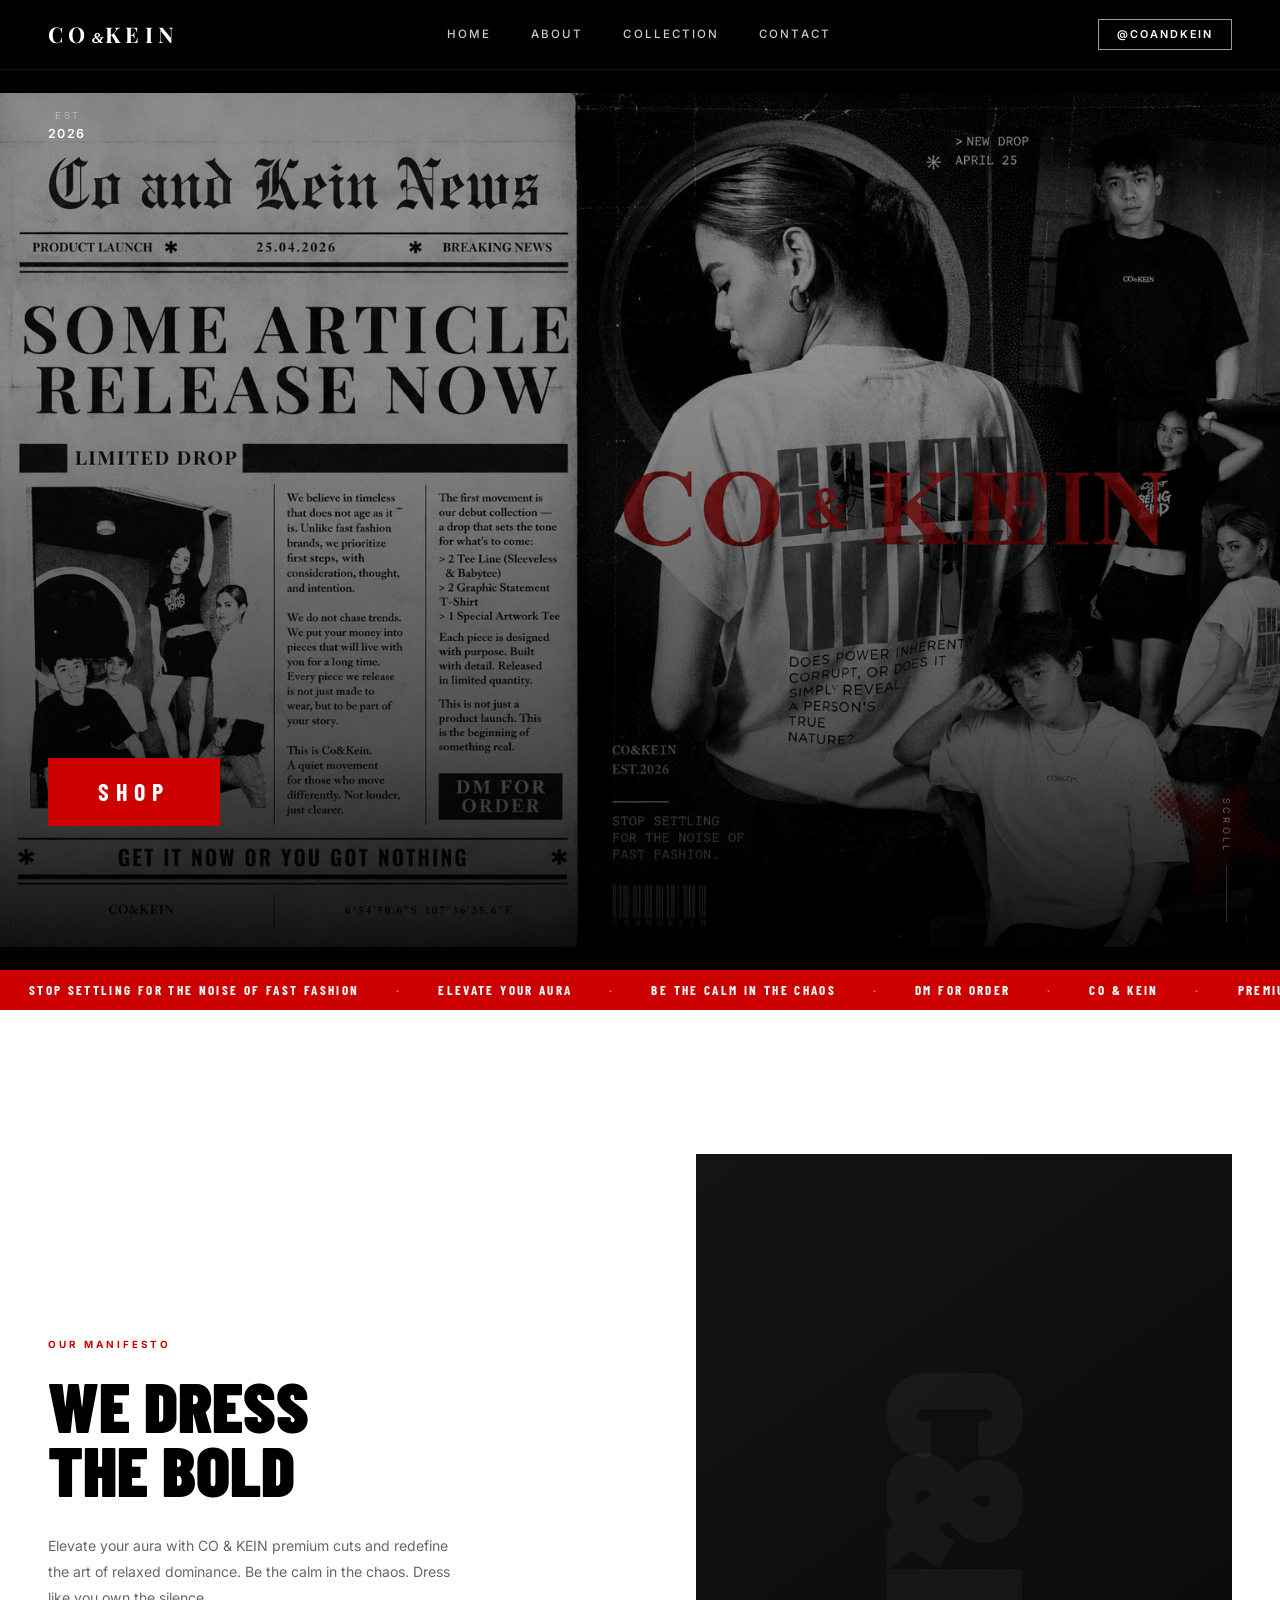
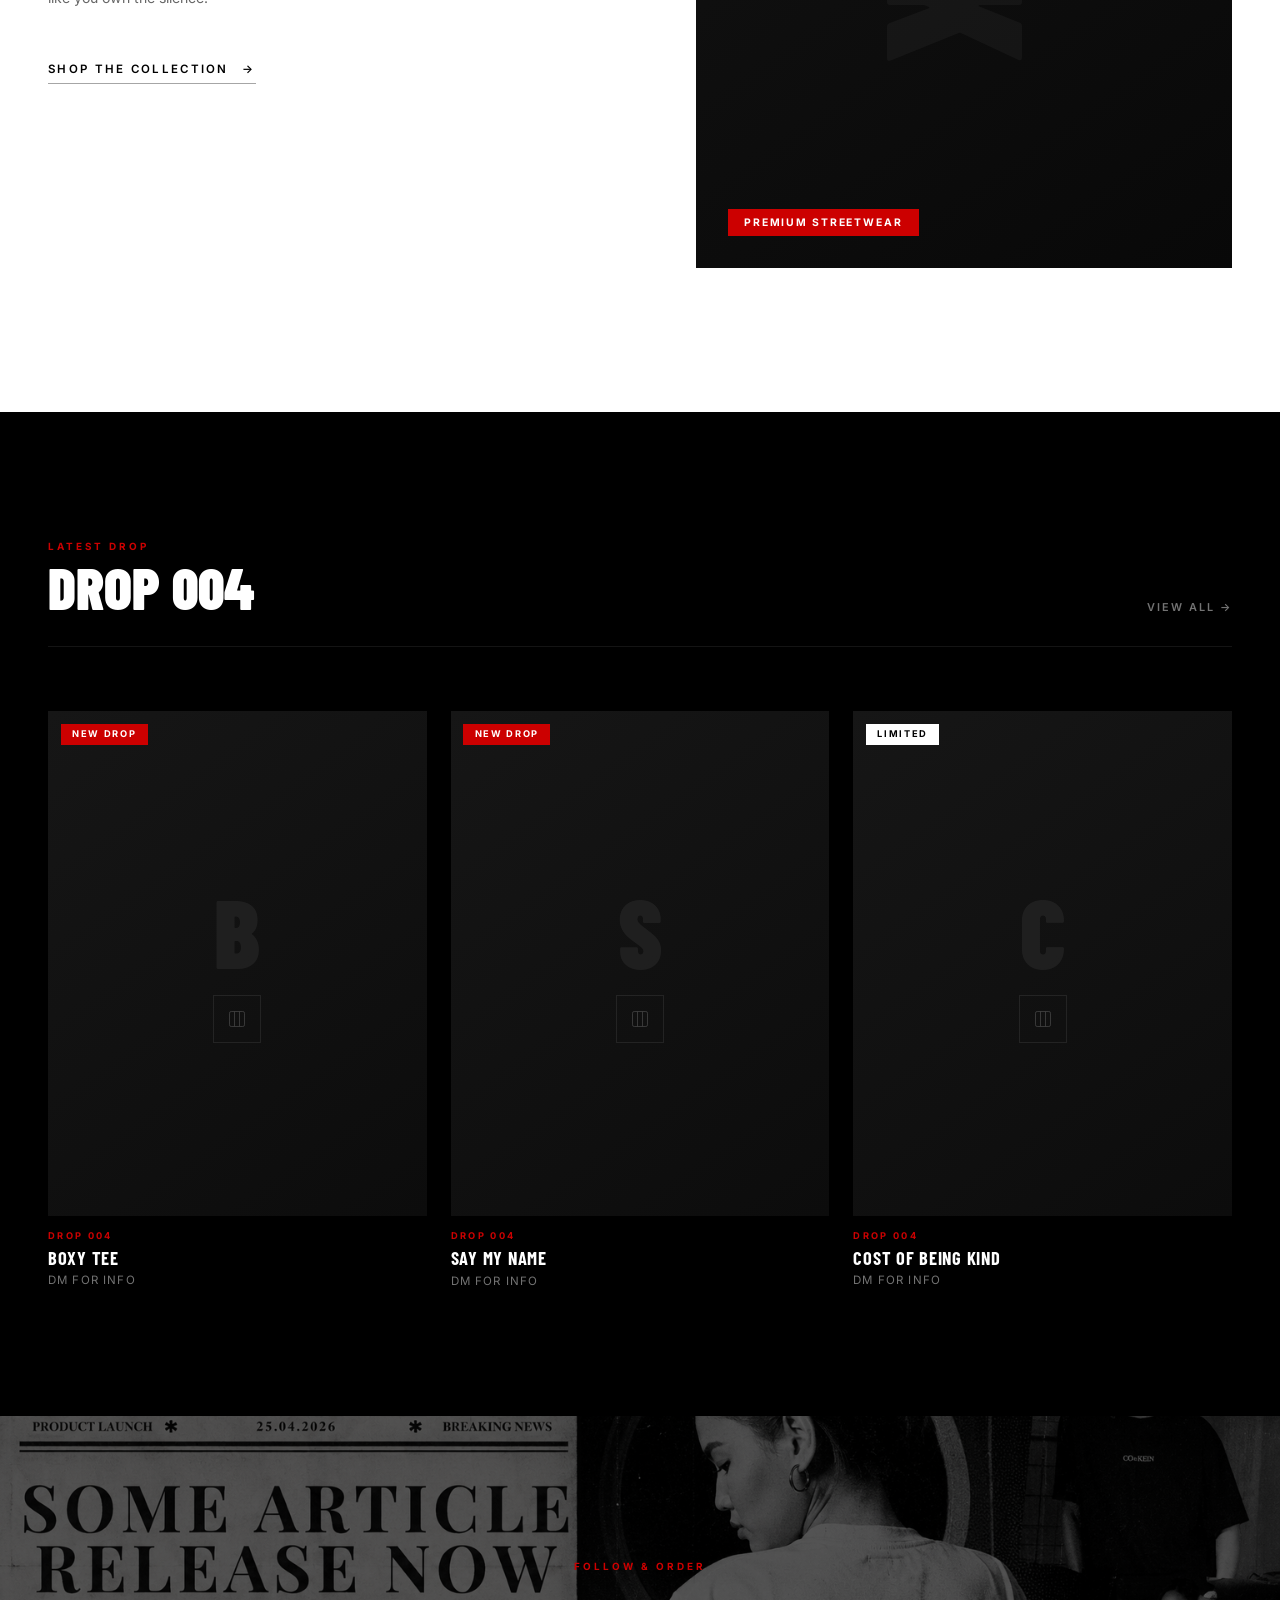
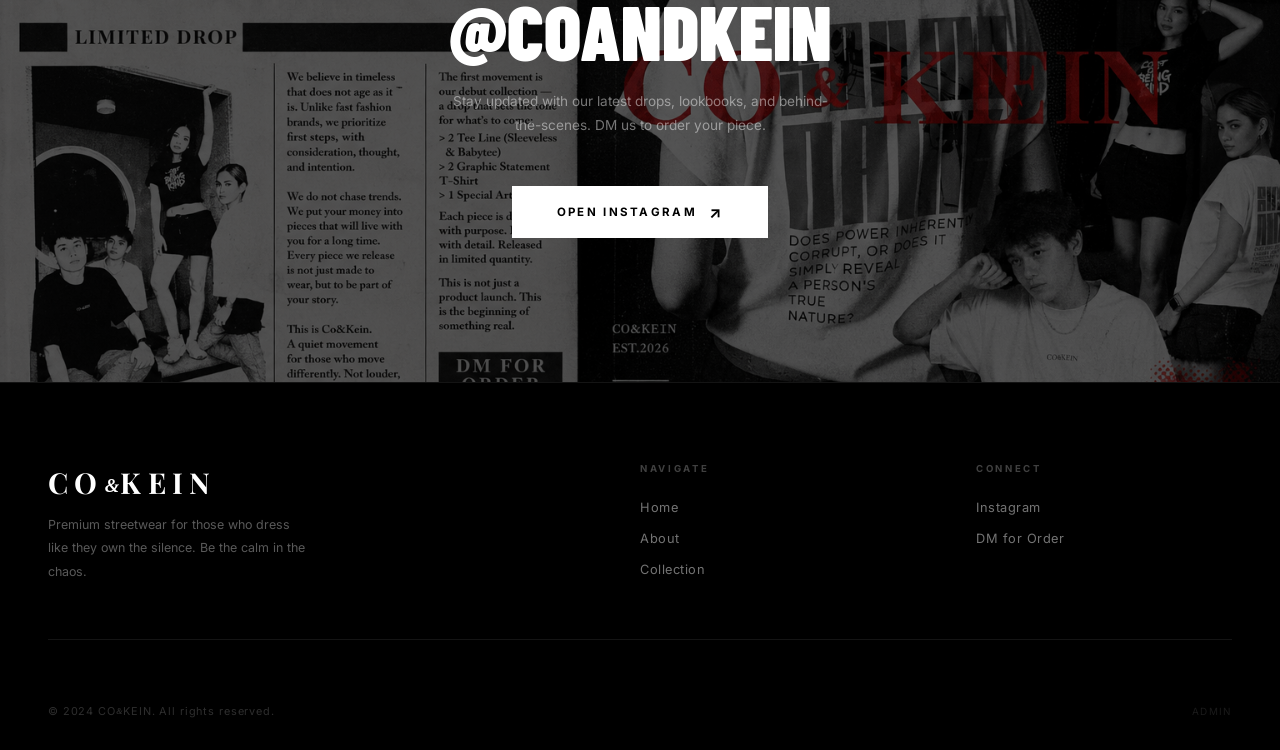
==== index.html @ 52189b7c "first commit" ====
<!doctype html>
<html lang="id">
  <head>
    <meta charset="UTF-8" />
    <meta name="viewport" content="width=device-width, initial-scale=1.0" />
    <title>CO&KEIN</title>
    <meta
      name="description"
      content="Stop settling for the noise of fast fashion. Elevate your aura with CO & KEIN premium cuts."
    />
    <link rel="preconnect" href="https://fonts.googleapis.com" />
    <link rel="preconnect" href="https://fonts.gstatic.com" crossorigin />
    <link
      href="https://fonts.googleapis.com/css2?family=Barlow+Condensed:wght@300;400;500;600;700;800;900&family=Playfair+Display:ital,wght@0,400;0,700;0,900;1,400&family=Inter:wght@300;400;500;600;700;800&family=EB+Garamond:ital,wght@1,400;1,500&display=swap"
      rel="stylesheet"
    />
    <link rel="stylesheet" href="css/global.css" />
    <link rel="stylesheet" href="css/layout.css" />
    <link rel="stylesheet" href="css/components.css" />
    <link rel="stylesheet" href="css/animations.css" />
    <link rel="stylesheet" href="css/responsive.css" />
  </head>
  <body>
    <!-- ━━ NAVBAR ━━━━━━━━━━━━━━━━━━━━━━━━━━ -->
    <nav id="navbar">
      <a href="#home" class="nav-logo"
        >CO<span class="brand-amp">&amp;</span>KEIN</a
      >
      <div class="nav-links">
        <a href="#home">Home</a>
        <a href="#about">About</a>
        <a href="#collection">Collection</a>
        <a href="#contact">Contact</a>
      </div>
      <a
        href="https://www.instagram.com/coandkein/"
        target="_blank"
        class="nav-ig"
        >@coandkein</a
      >
      <button class="hamburger" id="hamburger" aria-label="Toggle menu">
        <span></span><span></span><span></span>
      </button>
    </nav>

    <!-- ━━ MOBILE MENU ━━━━━━━━━━━━━━━━━━━━━ -->
    <div id="mobileMenu">
      <a href="#home" onclick="closeMenu()">Home</a>
      <a href="#about" onclick="closeMenu()">About</a>
      <a href="#collection" onclick="closeMenu()">Collection</a>
      <a href="#contact" onclick="closeMenu()">Contact</a>
      <a href="https://www.instagram.com/coandkein/" target="_blank"
        >Instagram</a
      >
    </div>

    <!-- ━━ HERO ━━━━━━━━━━━━━━━━━━━━━━━━━━━━ -->
    <section id="home">
      <div class="hero-bg">
        <div class="hero-logo-wrap" id="heroLogoWrap">
          <img src="HERO.png" alt="CO &amp; KEIN" class="hero-logo-svg" />
        </div>
        <div class="hero-grain"></div>
        <div class="hero-grad"></div>
      </div>

      <div class="hero-content">
        <div class="hero-meta">
          <div class="hero-meta-item" style="text-align: right">
            <span class="hero-meta-label">Est.</span>
            <span class="hero-meta-value" id="heroEst">2026</span>
          </div>
        </div>
        <div class="hero-bottom">
          <a href="#collection" class="hero-shop-btn">SHOP</a>
        </div>
      </div>

      <div class="hero-scroll">
        <span class="hero-scroll-text">Scroll</span>
        <div class="scroll-bar"></div>
      </div>
    </section>

    <!-- ━━ TICKER ━━━━━━━━━━━━━━━━━━━━━━━━━━ -->
    <div class="ticker">
      <div class="ticker-track" id="tickerTrack">
        <!-- injected by JS -->
      </div>
    </div>

    <!-- ━━ ABOUT ━━━━━━━━━━━━━━━━━━━━━━━━━━━ -->
    <section id="about">
      <div>
        <p class="about-label reveal">Our Manifesto</p>
        <h2 class="about-title reveal d1" id="aboutTitle">
          WE DRESS<br />THE BOLD
        </h2>
        <p class="about-body reveal d3" id="aboutBody">
          Elevate your aura with CO & KEIN premium cuts and redefine the art of
          relaxed dominance. Be the calm in the chaos. Dress like you own the
          silence.
        </p>
        <a
          href="https://www.instagram.com/coandkein/"
          target="_blank"
          class="about-cta reveal d4"
        >
          Shop the collection <span>→</span>
        </a>
      </div>
      <div class="about-visual reveal d2">
        <div class="about-visual-bg">
          <div class="about-bg-text">C&K</div>
        </div>
        <img id="aboutVisualImgEl" class="about-visual-photo" alt="">
        <div class="about-lines">
          <div class="about-line"></div>
          <div class="about-line"></div>
          <div class="about-line"></div>
        </div>
        <div class="about-visual-tag">Premium Streetwear</div>
      </div>
    </section>

    <!-- ━━ COLLECTION ━━━━━━━━━━━━━━━━━━━━━━ -->
    <section id="collection">
      <div class="sec-header reveal">
        <div>
          <p class="sec-label">Latest Drop</p>
          <h2 class="sec-title" id="dropTitle">DROP 004</h2>
        </div>
        <a
          href="https://www.instagram.com/coandkein/"
          target="_blank"
          class="sec-link"
          >View All →</a
        >
      </div>
      <div class="products-grid" id="productsGrid">
        <!-- injected by JS -->
      </div>
    </section>

    <!-- ━━ INSTAGRAM CTA ━━━━━━━━━━━━━━━━━━━ -->
    <section id="contact">
      <p class="cta-label reveal">Follow & Order</p>
      <h2 class="cta-title reveal d1">@COANDKEIN</h2>
      <p class="cta-body reveal d2">
        Stay updated with our latest drops, lookbooks, and behind-the-scenes. DM
        us to order your piece.
      </p>
      <a
        href="https://www.instagram.com/coandkein/"
        target="_blank"
        class="cta-btn reveal d3"
      >
        Open Instagram <span class="cta-arrow">↗</span>
      </a>
    </section>

    <!-- ━━ FOOTER ━━━━━━━━━━━━━━━━━━━━━━━━━━ -->
    <footer>
      <div class="footer-top">
        <div>
          <div class="footer-logo">
            CO<span class="brand-amp">&amp;</span>KEIN
          </div>
          <p class="footer-brand-text">
            Premium streetwear for those who dress like they own the silence. Be
            the calm in the chaos.
          </p>
        </div>
        <div class="footer-col">
          <h4>Navigate</h4>
          <ul>
            <li><a href="#home">Home</a></li>
            <li><a href="#about">About</a></li>
            <li><a href="#collection">Collection</a></li>
          </ul>
        </div>
        <div class="footer-col">
          <h4>Connect</h4>
          <ul>
            <li>
              <a href="https://www.instagram.com/coandkein/" target="_blank"
                >Instagram</a
              >
            </li>
            <li>
              <a href="https://www.instagram.com/coandkein/" target="_blank"
                >DM for Order</a
              >
            </li>
          </ul>
        </div>
      </div>
      <div class="footer-bottom">
        <p class="footer-copy">
          © 2024 CO<span
            class="brand-amp"
            style="font-size: 0.75em; vertical-align: 0.05em"
            >&amp;</span
          >KEIN. All rights reserved.
        </p>
        <a href="admin.html" class="footer-admin">Admin</a>
      </div>
    </footer>

    <script src="js/config.js"></script>
    <script src="js/storage.js"></script>
    <script src="js/renderer.js"></script>
    <script src="js/parallax.js"></script>
    <script src="js/animations.js"></script>
    <script src="js/mobile.js"></script>
    <script src="js/main.js"></script>
  </body>
</html>
---- css/global.css ----
/* ══════════════════════════════════════════════════════════════
   CO&KEIN — GLOBAL STYLES
   Reset, color palette, typography, scrollbar
   ══════════════════════════════════════════════════════════════ */

*,
*::before,
*::after {
  margin: 0;
  padding: 0;
  box-sizing: border-box;
}

:root {
  --black: #000000;
  --white: #ffffff;
  --red: #cc0000;
  --dark: #0a0a0a;
  --card: #111111;
  --muted: #888888;
  --border: rgba(255, 255, 255, 0.08);
  --f-cond: "Barlow Condensed", sans-serif;
  --f-serif: "Playfair Display", serif;
  --f-sans: "Inter", sans-serif;
}

html {
  scroll-behavior: smooth;
}

body {
  background: var(--black);
  color: var(--white);
  font-family: var(--f-sans);
  overflow-x: hidden;
}

::-webkit-scrollbar {
  width: 3px;
}
::-webkit-scrollbar-track {
  background: var(--black);
}
::-webkit-scrollbar-thumb {
  background: var(--red);
}
---- css/layout.css ----
/* ══════════════════════════════════════════════════════════════
   CO&KEIN — LAYOUT STYLES
   Navbar, hero, sections, footer, grid layouts
   ══════════════════════════════════════════════════════════════ */

/* ── NAVBAR ─────────────────────────── */
#navbar {
  position: sticky;
  top: 0;
  left: 0;
  right: 0;
  z-index: 900;
  display: flex;
  align-items: center;
  justify-content: space-between;
  padding: 1.2rem 3rem;
  background: var(--black);
  border-bottom: 1px solid var(--border);
  transition: transform 0.35s cubic-bezier(0.4, 0, 0.2, 1);
}
#navbar.nav-hidden {
  transform: translateY(-100%);
}
#navbar.scrolled {
  background: var(--black);
  padding: 1.2rem 3rem;
  border-bottom: 1px solid var(--border);
}
.nav-logo {
  font-family: var(--f-serif);
  font-size: 1.35rem;
  font-weight: 700;
  letter-spacing: 0.25em;
  color: var(--white);
  text-decoration: none;
}
.brand-amp {
  font-family: "Times New Roman", "Times", Georgia, serif;
  font-style: italic;
  font-weight: 700;
  font-size: 0.72em;
  vertical-align: 0.04em;
  letter-spacing: 0;
  margin: 0 0.06em;
}
.footer-logo .brand-amp {
  font-size: 0.65em;
  vertical-align: 0.06em;
}
.nav-links {
  display: flex;
  gap: 2.5rem;
}
.nav-links a {
  color: rgba(255, 255, 255, 0.8);
  text-decoration: none;
  font-size: 0.72rem;
  font-weight: 500;
  letter-spacing: 0.18em;
  text-transform: uppercase;
  position: relative;
  transition: color 0.3s;
}
.nav-links a::after {
  content: "";
  position: absolute;
  bottom: -3px;
  left: 0;
  width: 0;
  height: 1px;
  background: var(--white);
  transition: width 0.3s;
}
.nav-links a:hover {
  color: var(--white);
}
.nav-links a:hover::after {
  width: 100%;
}
.nav-ig {
  color: var(--white);
  text-decoration: none;
  font-size: 0.68rem;
  font-weight: 600;
  letter-spacing: 0.18em;
  text-transform: uppercase;
  border: 1px solid rgba(255, 255, 255, 0.6);
  padding: 0.45rem 1.1rem;
  transition: all 0.3s;
}
.nav-ig:hover {
  background: var(--white);
  color: var(--black);
}
.hamburger {
  display: none;
  flex-direction: column;
  gap: 5px;
  cursor: pointer;
  background: none;
  border: none;
  padding: 4px;
}
.hamburger span {
  display: block;
  width: 22px;
  height: 1px;
  background: var(--white);
  transition: all 0.35s;
}
.hamburger.open span:nth-child(1) {
  transform: translateY(6px) rotate(45deg);
}
.hamburger.open span:nth-child(2) {
  opacity: 0;
}
.hamburger.open span:nth-child(3) {
  transform: translateY(-6px) rotate(-45deg);
}

/* Mobile menu */
#mobileMenu {
  position: fixed;
  inset: 0;
  background: var(--black);
  z-index: 800;
  display: flex;
  flex-direction: column;
  align-items: center;
  justify-content: center;
  gap: 2rem;
  transform: translateX(100%);
  transition: transform 0.45s cubic-bezier(0.77, 0, 0.175, 1);
}
#mobileMenu.open {
  transform: translateX(0);
}
#mobileMenu a {
  color: var(--white);
  text-decoration: none;
  font-family: var(--f-cond);
  font-size: 3.5rem;
  font-weight: 800;
  letter-spacing: 0.06em;
  text-transform: uppercase;
  transition: color 0.3s;
}
#mobileMenu a:hover {
  color: var(--red);
}

/* ── HERO ────────────────────────────── */
#home {
  position: relative;
  height: 100vh;
  overflow: hidden;
  display: flex;
  align-items: center;
  justify-content: center;
}
.hero-bg {
  position: absolute;
  inset: 0;
  overflow: hidden;
}
.hero-logo-wrap {
  position: absolute;
  inset: -20% 0;
  will-change: transform;
  display: flex;
  align-items: center;
  justify-content: center;
  background: #000;
}
.hero-logo-svg {
  width: 100%;
  height: 100%;
  object-fit: contain;
  object-position: center center;
}
.hero-grain {
  position: absolute;
  inset: 0;
  pointer-events: none;
  z-index: 2;
  background: rgba(0, 0, 0, 0.35);
}
.hero-grad {
  position: absolute;
  bottom: 0;
  left: 0;
  right: 0;
  height: 65%;
  z-index: 3;
  background: linear-gradient(
    to top,
    rgba(0, 0, 0, 0.92) 0%,
    rgba(0, 0, 0, 0.4) 40%,
    transparent 100%
  );
}
.hero-content {
  position: relative;
  z-index: 10;
  width: 100%;
  height: 100%;
  display: flex;
  flex-direction: column;
  justify-content: space-between;
  padding: 2.5rem 3rem 3rem;
}
.hero-meta {
  display: flex;
  justify-content: space-between;
}
.hero-bottom {
  display: flex;
  align-items: flex-end;
  justify-content: space-between;
  margin-bottom: 6rem;
}
.hero-meta-item {
  display: flex;
  flex-direction: column;
  gap: 0.3rem;
}
.hero-meta-label {
  font-size: 0.6rem;
  letter-spacing: 0.25em;
  text-transform: uppercase;
  color: rgba(255, 255, 255, 0.4);
}
.hero-meta-value {
  font-size: 0.78rem;
  font-weight: 600;
  letter-spacing: 0.12em;
  text-transform: uppercase;
}
.hero-center {
  position: absolute;
  bottom: 5rem;
  left: 3rem;
  right: 3rem;
}
.hero-drop-label {
  display: inline-block;
  font-size: 0.62rem;
  font-weight: 700;
  letter-spacing: 0.3em;
  text-transform: uppercase;
  color: var(--red);
  border: 1px solid var(--red);
  padding: 0.3rem 0.9rem;
  margin-bottom: 1.2rem;
}
#heroLine1,
#heroLine2 {
  display: block;
  font-family: var(--f-cond);
  font-weight: 900;
  font-size: clamp(4rem, 10vw, 8.5rem);
  line-height: 0.88;
  letter-spacing: -0.01em;
  text-transform: uppercase;
  will-change: transform;
}
.hero-scroll {
  position: absolute;
  right: 3rem;
  bottom: 3rem;
  z-index: 10;
  display: flex;
  flex-direction: column;
  align-items: center;
  gap: 0.75rem;
}
.hero-scroll-text {
  font-size: 0.58rem;
  letter-spacing: 0.35em;
  text-transform: uppercase;
  color: rgba(255, 255, 255, 0.35);
  writing-mode: vertical-rl;
}
.scroll-bar {
  width: 1px;
  height: 56px;
  background: rgba(255, 255, 255, 0.15);
  position: relative;
  overflow: hidden;
}
.scroll-bar::after {
  content: "";
  position: absolute;
  top: -100%;
  left: 0;
  width: 100%;
  height: 100%;
  background: rgba(255, 255, 255, 0.6);
  animation: scrollbar 1.6s ease-in-out infinite;
}
@keyframes scrollbar {
  to {
    top: 100%;
  }
}

/* ── TICKER ──────────────────────────── */
.ticker {
  background: var(--red);
  overflow: hidden;
  padding: 0.75rem 0;
  position: relative;
  z-index: 20;
}
.ticker-track {
  display: flex;
  white-space: nowrap;
  animation: tickerMove 28s linear infinite;
  width: max-content;
}
.ticker-track span {
  font-family: var(--f-cond);
  font-size: 0.82rem;
  font-weight: 700;
  letter-spacing: 0.18em;
  text-transform: uppercase;
  padding: 0 1.8rem;
  color: var(--white);
  flex-shrink: 0;
}
.ticker-track .dot {
  color: rgba(255, 255, 255, 0.5);
  padding: 0 0.5rem;
}
@keyframes tickerMove {
  to {
    transform: translateX(-50%);
  }
}

/* ── ABOUT ───────────────────────────── */
#about {
  padding: 9rem 3rem;
  background: #ffffff;
  display: grid;
  grid-template-columns: 1fr 1fr;
  gap: 7rem;
  align-items: center;
}
.about-label {
  font-size: 0.62rem;
  font-weight: 700;
  letter-spacing: 0.3em;
  text-transform: uppercase;
  color: var(--red);
  margin-bottom: 1.5rem;
}
.about-title {
  font-family: var(--f-cond);
  font-size: clamp(2.8rem, 5.5vw, 5.5rem);
  font-weight: 900;
  text-transform: uppercase;
  line-height: 0.9;
  margin-bottom: 2rem;
  color: #000000;
}
.about-body {
  font-size: 0.88rem;
  line-height: 1.85;
  color: rgba(0, 0, 0, 0.6);
  margin-bottom: 1.2rem;
  max-width: 420px;
}
.about-body strong {
  color: #000000;
  font-weight: 600;
}
.about-cta {
  display: inline-flex;
  align-items: center;
  gap: 0.85rem;
  margin-top: 2rem;
  color: #000000;
  text-decoration: none;
  font-size: 0.72rem;
  font-weight: 600;
  letter-spacing: 0.2em;
  text-transform: uppercase;
  padding-bottom: 0.4rem;
  border-bottom: 1px solid rgba(0, 0, 0, 0.35);
  transition: all 0.3s;
}
.about-cta:hover {
  color: var(--red);
  border-color: var(--red);
}
.about-visual {
  position: relative;
  aspect-ratio: 3/4;
  background: var(--card);
  overflow: hidden;
}
.about-visual-photo {
  position: absolute;
  inset: 0;
  width: 100%;
  height: 100%;
  object-fit: cover;
  display: none;
  z-index: 1;
}
.about-visual-photo.visible {
  display: block;
}
.about-visual-bg {
  position: absolute;
  inset: 0;
  display: flex;
  align-items: center;
  justify-content: center;
  background: linear-gradient(145deg, #141414 0%, #080808 100%);
}
.about-bg-text {
  font-family: var(--f-cond);
  font-size: 12rem;
  font-weight: 900;
  color: rgba(255, 255, 255, 0.04);
  writing-mode: vertical-rl;
  text-transform: uppercase;
  letter-spacing: -0.05em;
  user-select: none;
}
.about-visual-tag {
  position: absolute;
  bottom: 2rem;
  left: 2rem;
  background: var(--red);
  z-index: 2;
  padding: 0.45rem 1rem;
  font-size: 0.65rem;
  font-weight: 700;
  letter-spacing: 0.18em;
  text-transform: uppercase;
}
.about-lines {
  position: absolute;
  top: 2rem;
  right: 2rem;
  width: 40px;
  display: flex;
  flex-direction: column;
  gap: 5px;
  z-index: 2;
}
.about-line {
  height: 1px;
  background: rgba(0, 0, 0, 0.2);
}
.about-line:nth-child(2) {
  width: 70%;
}
.about-line:nth-child(3) {
  width: 40%;
}

/* ── COLLECTION ──────────────────────── */
#collection {
  padding: 8rem 3rem;
  background: var(--black);
}
.sec-header {
  display: flex;
  align-items: flex-end;
  justify-content: space-between;
  margin-bottom: 4rem;
  padding-bottom: 2rem;
  border-bottom: 1px solid var(--border);
}
.sec-label {
  font-size: 0.62rem;
  font-weight: 700;
  letter-spacing: 0.3em;
  text-transform: uppercase;
  color: var(--red);
  margin-bottom: 0.6rem;
}
.sec-title {
  font-family: var(--f-cond);
  font-size: clamp(2.2rem, 4.5vw, 4.5rem);
  font-weight: 900;
  text-transform: uppercase;
  line-height: 0.9;
}
.sec-link {
  font-size: 0.68rem;
  font-weight: 600;
  letter-spacing: 0.18em;
  text-transform: uppercase;
  color: rgba(255, 255, 255, 0.45);
  text-decoration: none;
  transition: color 0.3s;
}
.sec-link:hover {
  color: var(--white);
}
.products-grid {
  display: grid;
  grid-template-columns: repeat(3, 1fr);
  gap: 1.5rem;
}

/* Empty state */
.products-empty {
  grid-column: 1 / -1;
  text-align: center;
  padding: 6rem 2rem;
  color: rgba(255, 255, 255, 0.25);
}
.products-empty p {
  font-size: 0.85rem;
  letter-spacing: 0.12em;
  text-transform: uppercase;
}

/* ── INSTAGRAM CTA ───────────────────── */
#contact {
  padding: 9rem 3rem;
  background:
    linear-gradient(rgba(0, 0, 0, 0.62), rgba(0, 0, 0, 0.62)),
    url('../HERO.png') center / cover no-repeat;
  text-align: center;
  position: relative;
  overflow: hidden;
}
.cta-label {
  font-size: 0.62rem;
  font-weight: 700;
  letter-spacing: 0.3em;
  text-transform: uppercase;
  color: var(--red);
  margin-bottom: 1.5rem;
}
.cta-title {
  font-family: var(--f-cond);
  font-size: clamp(2.5rem, 6vw, 5.5rem);
  font-weight: 900;
  text-transform: uppercase;
  line-height: 0.9;
  margin-bottom: 1.5rem;
}
.cta-body {
  font-size: 0.85rem;
  line-height: 1.8;
  color: rgba(255, 255, 255, 0.45);
  max-width: 380px;
  margin: 0 auto 3rem;
}

/* ── FOOTER ──────────────────────────── */
footer {
  background: var(--black);
  padding: 5rem 3rem 2rem;
  border-top: 1px solid var(--border);
}
.footer-top {
  display: grid;
  grid-template-columns: 2fr 1fr 1fr;
  gap: 5rem;
  margin-bottom: 4rem;
  padding-bottom: 3.5rem;
  border-bottom: 1px solid var(--border);
}
.footer-logo {
  font-family: var(--f-serif);
  font-size: 1.8rem;
  font-weight: 700;
  letter-spacing: 0.22em;
  margin-bottom: 0.8rem;
}
.footer-brand-text {
  font-size: 0.78rem;
  line-height: 1.85;
  color: rgba(255, 255, 255, 0.35);
  max-width: 260px;
}
.footer-col h4 {
  font-size: 0.6rem;
  font-weight: 700;
  letter-spacing: 0.28em;
  text-transform: uppercase;
  color: rgba(255, 255, 255, 0.25);
  margin-bottom: 1.4rem;
}
.footer-col ul {
  list-style: none;
  display: flex;
  flex-direction: column;
  gap: 0.7rem;
}
.footer-col ul a {
  color: rgba(255, 255, 255, 0.45);
  text-decoration: none;
  font-size: 0.8rem;
  letter-spacing: 0.04em;
  transition: color 0.3s;
}
.footer-col ul a:hover {
  color: var(--white);
}
.footer-bottom {
  display: flex;
  justify-content: space-between;
  align-items: center;
}
.footer-copy {
  font-size: 0.68rem;
  color: rgba(255, 255, 255, 0.18);
  letter-spacing: 0.08em;
}
.footer-admin {
  font-size: 0.62rem;
  color: rgba(255, 255, 255, 0.1);
  text-decoration: none;
  letter-spacing: 0.15em;
  text-transform: uppercase;
  transition: color 0.3s;
}
.footer-admin:hover {
  color: rgba(255, 255, 255, 0.3);
}
---- css/components.css ----
/* ══════════════════════════════════════════════════════════════
   CO&KEIN — COMPONENT STYLES
   Product cards, buttons, badges, overlays
   ══════════════════════════════════════════════════════════════ */

/* ── BUTTONS ─────────────────────────── */
.hero-shop-btn {
  display: inline-block;
  background: var(--red);
  color: var(--white);
  font-family: var(--f-cond);
  font-size: 1.5rem;
  font-weight: 700;
  letter-spacing: 0.28em;
  text-transform: uppercase;
  text-decoration: none;
  padding: 1.1rem 3rem;
  border: 2px solid var(--red);
  transition:
    background 0.25s,
    color 0.25s;
}
.hero-shop-btn:hover {
  background: transparent;
  color: var(--white);
}

.cta-btn {
  display: inline-flex;
  align-items: center;
  gap: 0.75rem;
  padding: 1rem 2.8rem;
  background: var(--white);
  color: var(--black);
  text-decoration: none;
  font-size: 0.72rem;
  font-weight: 700;
  letter-spacing: 0.2em;
  text-transform: uppercase;
  transition: all 0.3s;
}
.cta-btn:hover {
  background: var(--red);
  color: var(--white);
}
.cta-arrow {
  font-size: 1rem;
  transition: transform 0.3s;
}
.cta-btn:hover .cta-arrow {
  transform: translateX(4px);
}

/* ── PRODUCT CARDS ───────────────────── */
.product-card {
  display: block;
  text-decoration: none;
  color: var(--white);
  cursor: pointer;
}
.product-img-wrap {
  position: relative;
  aspect-ratio: 3/4;
  background: var(--card);
  overflow: hidden;
  margin-bottom: 0.9rem;
}
.product-img-wrap img {
  width: 100%;
  height: 100%;
  object-fit: cover;
  display: block;
  transition: transform 0.55s ease;
}
.product-card:hover .product-img-wrap img {
  transform: scale(1.06);
}

.product-placeholder {
  position: absolute;
  inset: 0;
  display: flex;
  flex-direction: column;
  align-items: center;
  justify-content: center;
  gap: 1rem;
  background: linear-gradient(145deg, #161616 0%, #0c0c0c 100%);
}
.product-placeholder-char {
  font-family: var(--f-cond);
  font-size: 6rem;
  font-weight: 900;
  color: rgba(255, 255, 255, 0.06);
  line-height: 1;
  text-transform: uppercase;
}
.product-placeholder-icon {
  width: 48px;
  height: 48px;
  border: 1px solid rgba(255, 255, 255, 0.08);
  display: flex;
  align-items: center;
  justify-content: center;
}
.product-placeholder-icon svg {
  opacity: 0.2;
}

.product-overlay {
  position: absolute;
  inset: 0;
  background: linear-gradient(to top, rgba(0, 0, 0, 0.75) 0%, transparent 55%);
  opacity: 0;
  transition: opacity 0.35s;
  display: flex;
  align-items: flex-end;
  padding: 1.2rem;
}
.product-card:hover .product-overlay {
  opacity: 1;
}
.product-overlay-btn {
  font-size: 0.62rem;
  font-weight: 700;
  letter-spacing: 0.2em;
  text-transform: uppercase;
  background: var(--white);
  color: var(--black);
  padding: 0.5rem 1rem;
  display: inline-block;
}

.product-badge {
  position: absolute;
  top: 0.8rem;
  left: 0.8rem;
  font-size: 0.58rem;
  font-weight: 700;
  letter-spacing: 0.18em;
  text-transform: uppercase;
  padding: 0.25rem 0.7rem;
  line-height: 1.4;
}
.badge-new {
  background: var(--red);
}
.badge-ltd {
  background: var(--white);
  color: var(--black);
}
.badge-sold {
  background: #333;
}

.product-col {
  font-size: 0.58rem;
  font-weight: 700;
  letter-spacing: 0.25em;
  text-transform: uppercase;
  color: var(--red);
  margin-bottom: 0.35rem;
}
.product-name {
  font-family: var(--f-cond);
  font-size: 1.15rem;
  font-weight: 700;
  text-transform: uppercase;
  letter-spacing: 0.04em;
  margin-bottom: 0.3rem;
}
.product-price {
  font-size: 0.72rem;
  color: rgba(255, 255, 255, 0.45);
  letter-spacing: 0.1em;
  text-transform: uppercase;
}
---- css/animations.css ----
/* ══════════════════════════════════════════════════════════════
   CO&KEIN — ANIMATION STYLES
   Parallax, scroll reveals, transitions, keyframes
   ══════════════════════════════════════════════════════════════ */

/* ── SCROLL ANIMATIONS ───────────────── */
.reveal {
  opacity: 0;
  transform: translateY(36px);
  transition:
    opacity 0.75s ease,
    transform 0.75s ease;
}
.reveal.d1 {
  transition-delay: 0.1s;
}
.reveal.d2 {
  transition-delay: 0.2s;
}
.reveal.d3 {
  transition-delay: 0.3s;
}
.reveal.d4 {
  transition-delay: 0.4s;
}
.reveal.visible {
  opacity: 1;
  transform: translateY(0);
}
---- css/responsive.css ----
/* ══════════════════════════════════════════════════════════════
   CO&KEIN — RESPONSIVE STYLES
   Media queries for tablets (900px) and mobile (480px)
   ══════════════════════════════════════════════════════════════ */

@media (max-width: 900px) {
  #navbar {
    padding: 1.2rem 1.8rem;
  }
  #navbar.scrolled {
    padding: 0.9rem 1.8rem;
  }
  .nav-links,
  .nav-ig {
    display: none;
  }
  .hamburger {
    display: flex;
  }
  .hero-content {
    padding: 2rem 1.8rem 2.5rem;
  }
  #about {
    grid-template-columns: 1fr;
    gap: 3.5rem;
    padding: 5rem 1.8rem;
  }
  .about-visual {
    aspect-ratio: 4/3;
  }
  #collection {
    padding: 5rem 1.8rem;
  }
  .products-grid {
    grid-template-columns: repeat(2, 1fr);
    gap: 1rem;
  }
  .sec-header {
    flex-direction: column;
    align-items: flex-start;
    gap: 0.8rem;
  }
  #contact {
    padding: 6rem 1.8rem;
  }
  footer {
    padding: 4rem 1.8rem 1.8rem;
  }
  .footer-top {
    grid-template-columns: 1fr;
    gap: 2.5rem;
  }
  .footer-bottom {
    flex-direction: column;
    gap: 0.8rem;
    text-align: center;
  }
}

@media (max-width: 480px) {
  .products-grid {
    grid-template-columns: 1fr;
  }
  .hero-center {
    bottom: 4rem;
    left: 1.8rem;
    right: 1.8rem;
  }
  .hero-content {
    padding: 6rem 1.8rem 2rem;
  }
  #heroLine1,
  #heroLine2 {
    font-size: clamp(3rem, 14vw, 6rem);
  }
}
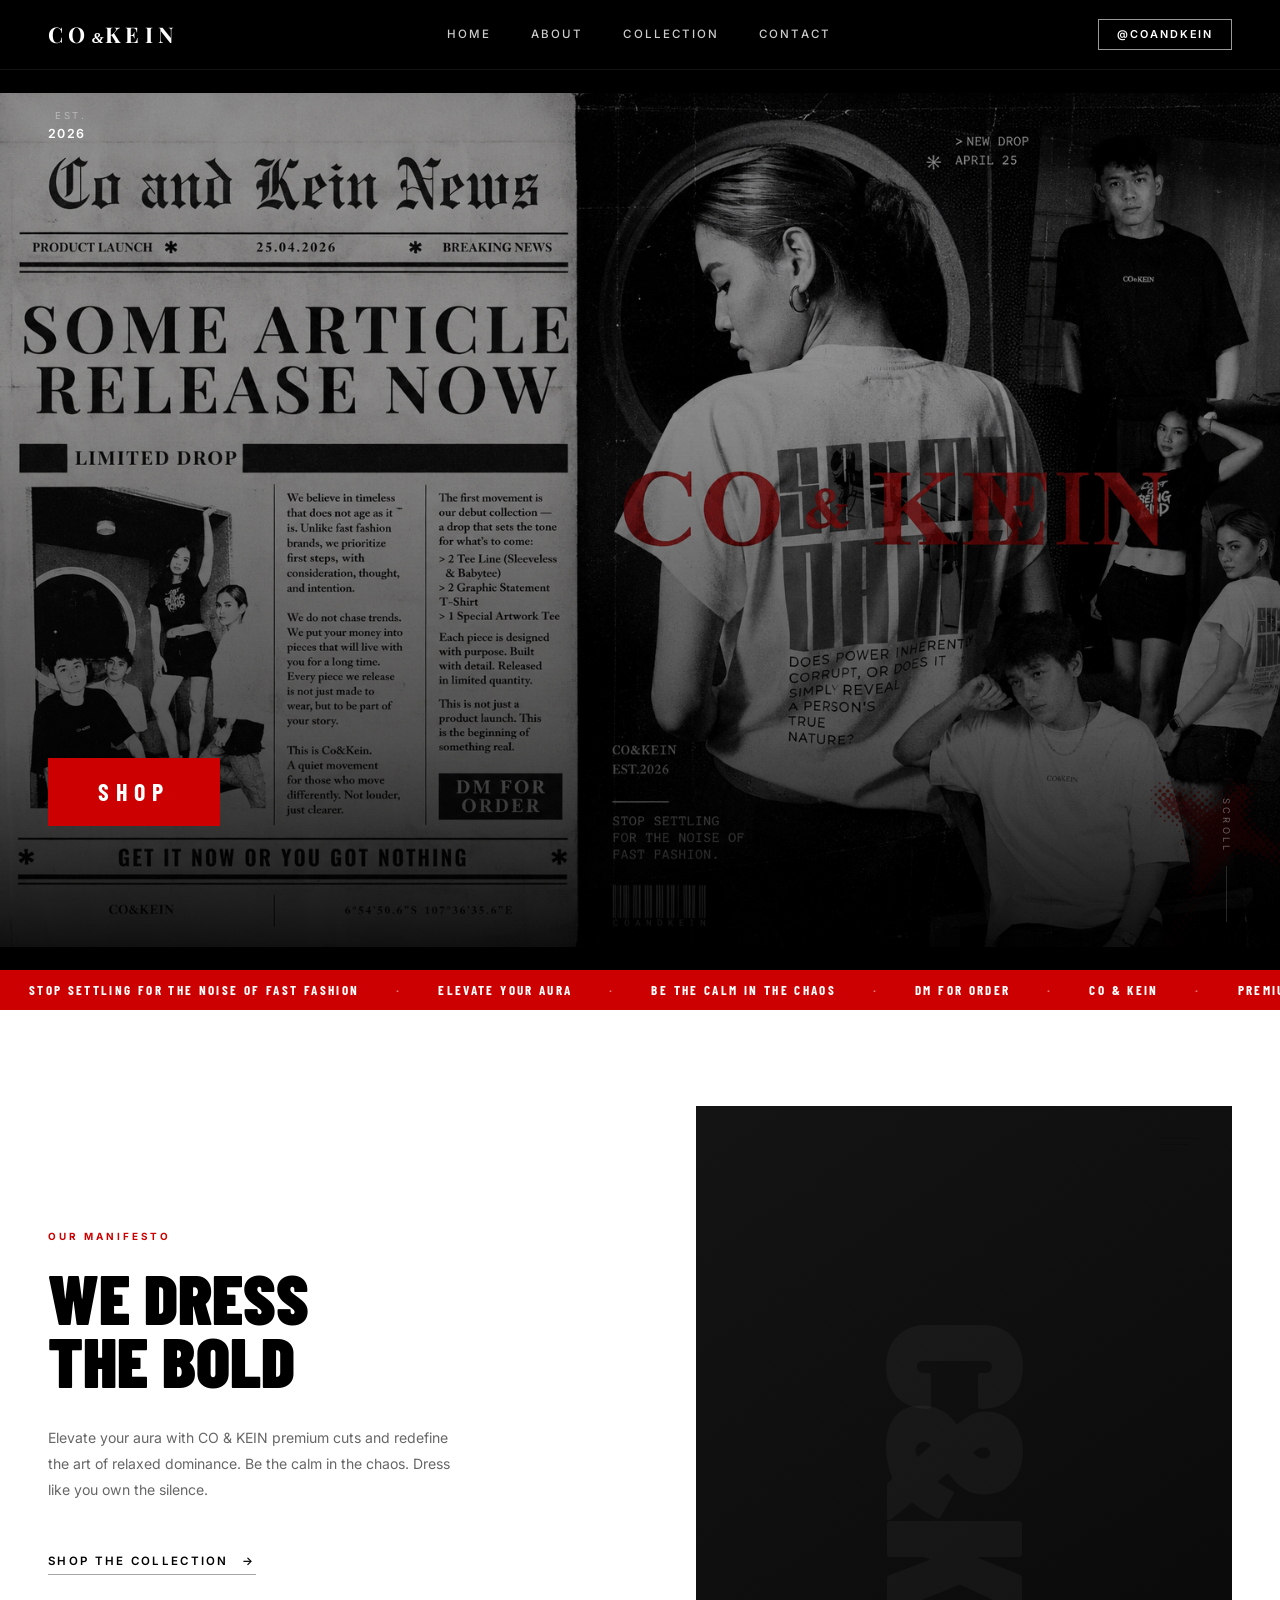
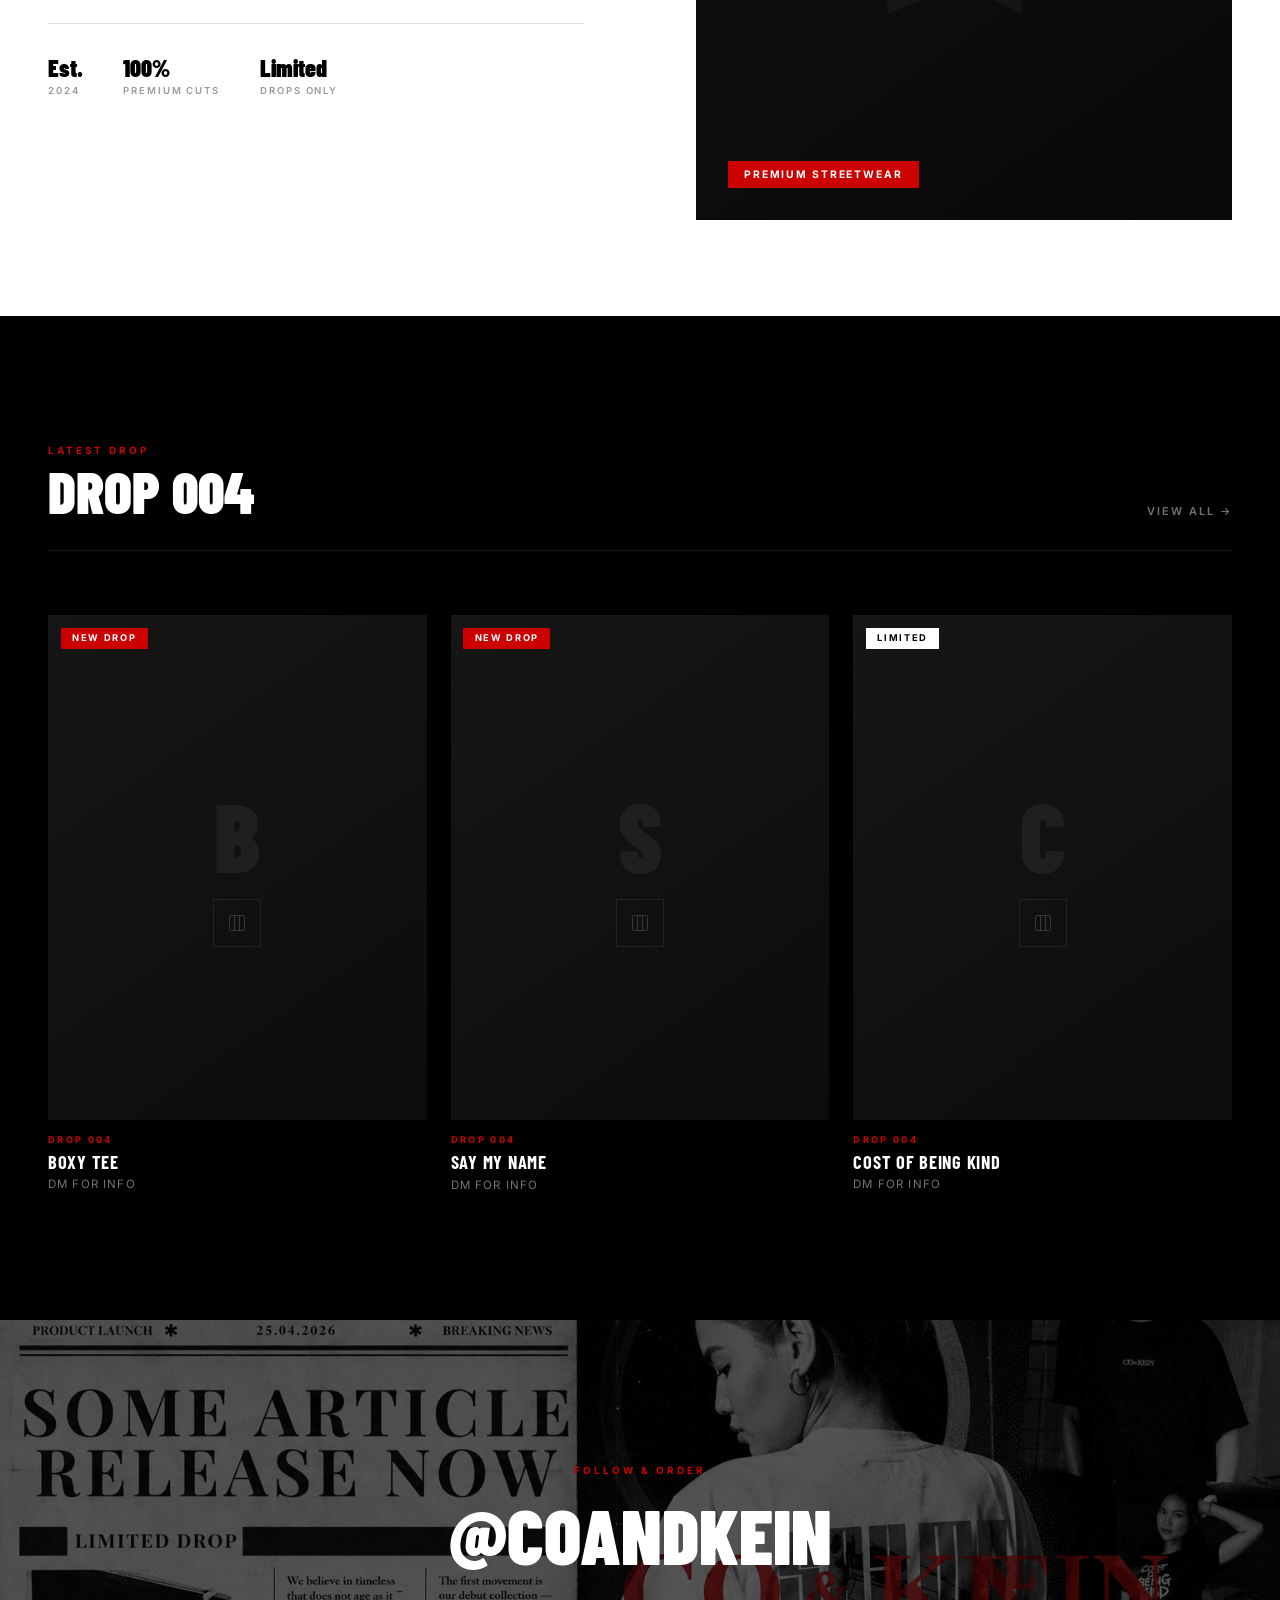
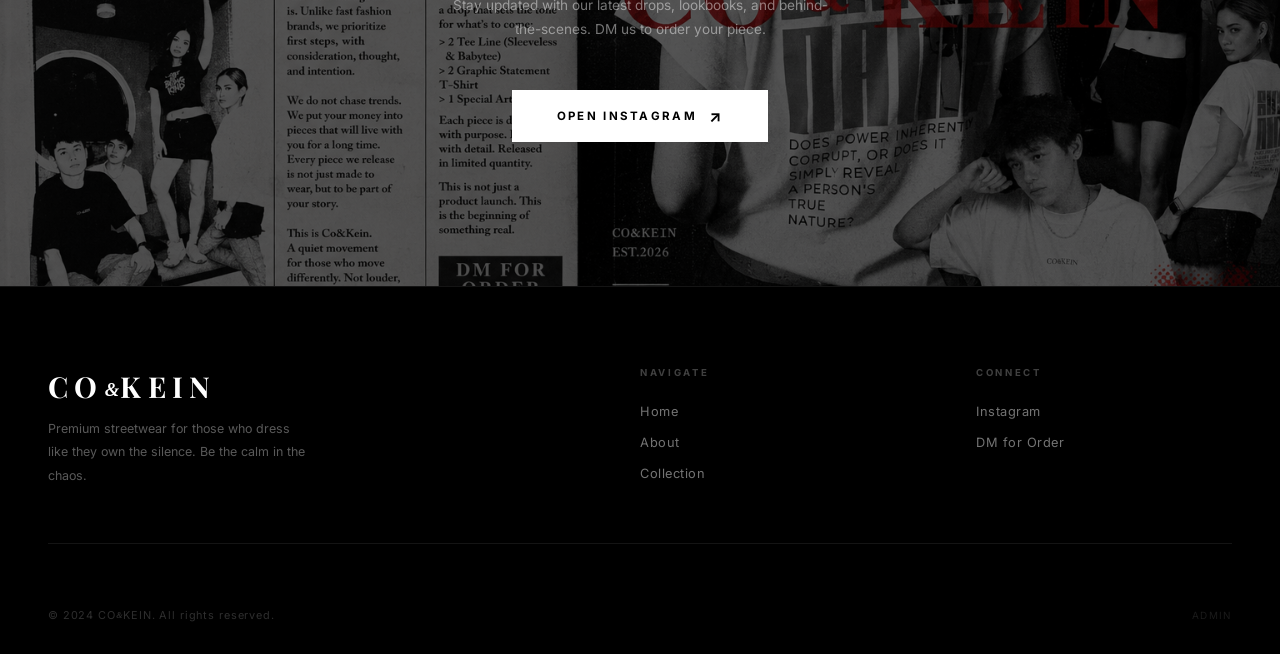
==== commit fb124f9c: "tambah stats about section, kurangi padding" ====
--- a/index.html
+++ b/index.html
@@ -108,6 +108,20 @@
         >
           Shop the collection <span>→</span>
         </a>
+        <div class="about-stats reveal d5">
+          <div class="about-stat">
+            <span class="about-stat-num">Est.</span>
+            <span class="about-stat-label">2024</span>
+          </div>
+          <div class="about-stat">
+            <span class="about-stat-num">100%</span>
+            <span class="about-stat-label">Premium Cuts</span>
+          </div>
+          <div class="about-stat">
+            <span class="about-stat-num">Limited</span>
+            <span class="about-stat-label">Drops Only</span>
+          </div>
+        </div>
       </div>
       <div class="about-visual reveal d2">
         <div class="about-visual-bg">
--- a/css/layout.css
+++ b/css/layout.css
@@ -340,7 +340,7 @@
 
 /* ── ABOUT ───────────────────────────── */
 #about {
-  padding: 9rem 3rem;
+  padding: 6rem 3rem;
   background: #ffffff;
   display: grid;
   grid-template-columns: 1fr 1fr;
@@ -393,6 +393,30 @@
 .about-cta:hover {
   color: var(--red);
   border-color: var(--red);
+}
+.about-stats {
+  display: flex;
+  gap: 2.5rem;
+  margin-top: 3rem;
+  padding-top: 2rem;
+  border-top: 1px solid rgba(0, 0, 0, 0.12);
+}
+.about-stat-num {
+  display: block;
+  font-family: var(--f-cond);
+  font-size: 1.5rem;
+  font-weight: 900;
+  color: #000000;
+  line-height: 1;
+  margin-bottom: 0.3rem;
+}
+.about-stat-label {
+  display: block;
+  font-size: 0.6rem;
+  font-weight: 600;
+  letter-spacing: 0.2em;
+  text-transform: uppercase;
+  color: rgba(0, 0, 0, 0.4);
 }
 .about-visual {
   position: relative;
